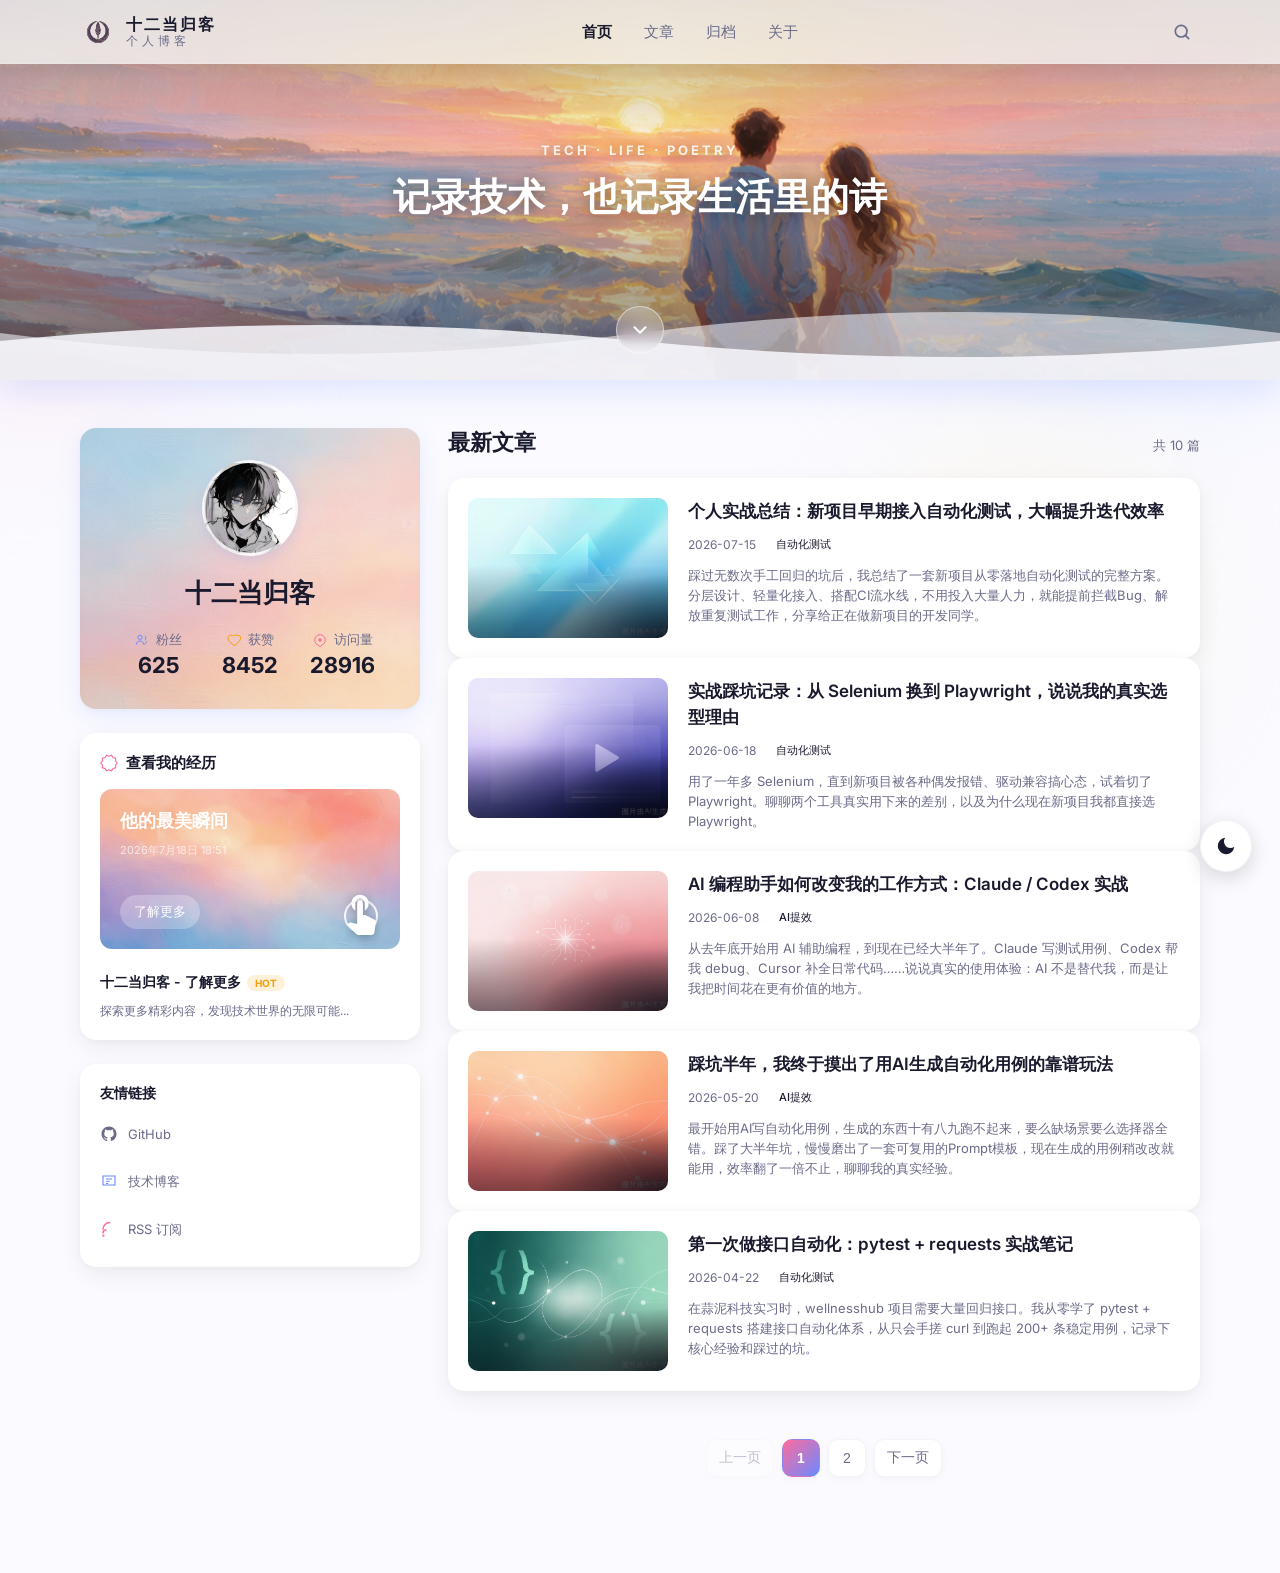
==== blog-app/index.html @ d8c19eaa "博客页面" ====
<!DOCTYPE html>
<html lang="zh-CN" data-theme="light">
<head>
<meta charset="UTF-8" />
<meta name="viewport" content="width=device-width, initial-scale=1.0" />
<title>十二当归客 · 技术博客</title>
<link rel="preconnect" href="https://fonts.googleapis.com" />
<link rel="preconnect" href="https://fonts.gstatic.com" crossorigin />
<link href="https://fonts.googleapis.com/css2?family=Inter:wght@400;500;600;700&display=swap" rel="stylesheet" />
<style>
  /* ============ 主题变量 ============ */
  :root {
    --bg: #fafaff;
    --card: #ffffff;
    --ink: #1a1a2e;
    --muted: #6b6b8a;
    --hairline: rgba(235, 237, 245, 0.6);
    --navbar-bg: rgba(255, 255, 255, 0.7);
    --navbar-border: rgba(235, 237, 245, 0.3);
    --navbar-shadow: 0 4px 16px rgba(0, 0, 0, 0.06);
    --profile-grad: linear-gradient(180deg, #edf5ff 0%, #d9f0ff 100%);
    --avatar-bg: #ffffff;
    --profile-shadow: 0 8px 24px rgba(107, 138, 255, 0.12), 0 2px 8px rgba(0, 0, 0, 0.04);
    --avatar-shadow: 0 4px 12px rgba(107, 138, 255, 0.18);
    --shadow-sm: 0 2px 8px rgba(0, 0, 0, 0.04);
    --shadow-md: 0 8px 24px rgba(0, 0, 0, 0.06);
    --hero-shadow: 0 12px 32px rgba(107, 138, 255, 0.18);
    --wave-opacity-1: 0.55;
    --wave-opacity-2: 0.85;
    --decor-pink: 0.5;
    --decor-blue: 0.5;
    --decor-yellow: 0.4;
    --tag-react-bg: rgba(80, 70, 229, 0.1);
    --tag-ts-bg: rgba(16, 185, 129, 0.1);
    --tag-vue-bg: rgba(245, 158, 11, 0.12);
    --tag-css-bg: rgba(255, 107, 157, 0.12);
    --blue: #6b8aff;
    --pink: #ff6b9d;
    --yellow: #f59e0b;
    --green: #10b981;
    --purple: #5046e5;
    --radius-card: 16px;
    --radius-sm: 12px;
    font-family: "Inter", -apple-system, BlinkMacSystemFont, "PingFang SC",
      "Microsoft YaHei", "Segoe UI", sans-serif;
  }

  /* ============ 夜间模式 ============ */
  [data-theme="dark"] {
    --bg: #14161b;
    --card: #1c1f27;
    --ink: #e9ebf2;
    --muted: #98a0b4;
    --hairline: rgba(255, 255, 255, 0.08);
    --navbar-bg: rgba(22, 24, 30, 0.72);
    --navbar-border: rgba(255, 255, 255, 0.06);
    --navbar-shadow: 0 4px 16px rgba(0, 0, 0, 0.4);
    --profile-grad: linear-gradient(180deg, #1b2436 0%, #16203a 100%);
    --avatar-bg: #2a3550;
    --profile-shadow: 0 8px 24px rgba(0, 0, 0, 0.45), 0 2px 8px rgba(0, 0, 0, 0.3);
    --avatar-shadow: 0 4px 12px rgba(0, 0, 0, 0.4);
    --shadow-sm: 0 2px 8px rgba(0, 0, 0, 0.3);
    --shadow-md: 0 8px 24px rgba(0, 0, 0, 0.4);
    --hero-shadow: 0 12px 32px rgba(0, 0, 0, 0.5);
    --wave-opacity-1: 0.5;
    --wave-opacity-2: 1;
    --decor-pink: 0.18;
    --decor-blue: 0.2;
    --decor-yellow: 0.14;
    --tag-react-bg: rgba(140, 130, 255, 0.16);
    --tag-ts-bg: rgba(16, 185, 129, 0.18);
    --tag-vue-bg: rgba(245, 158, 11, 0.2);
    --tag-css-bg: rgba(255, 107, 157, 0.18);
  }

  * { box-sizing: border-box; }
  html { scroll-behavior: smooth; }
  html, body { margin: 0; padding: 0; }

  body {
    background: var(--bg);
    color: var(--ink);
    -webkit-font-smoothing: antialiased;
    text-rendering: optimizeLegibility;
    min-height: 100vh;
    position: relative;
    overflow-x: hidden;
    transition: background-color 0.4s ease, color 0.4s ease;
  }

  /* ---------- 背景柔光装饰 ---------- */
  .bg-decor { position: fixed; inset: 0; z-index: -1; pointer-events: none; overflow: hidden; }
  .bg-decor span { transition: opacity 0.4s ease; }
  .bg-decor .pink {
    position: absolute; top: 110px; left: -100px;
    width: 300px; height: 300px; border-radius: 50%;
    background: #ffe0eb; filter: blur(80px); opacity: var(--decor-pink);
  }
  .bg-decor .blue {
    position: absolute; top: -50px; right: -60px;
    width: 450px; height: 450px; border-radius: 50%;
    background: #e0e9ff; filter: blur(80px); opacity: var(--decor-blue);
  }
  .bg-decor .yellow {
    position: absolute; bottom: 120px; right: 80px;
    width: 350px; height: 350px; border-radius: 50%;
    background: #fff7de; filter: blur(60px); opacity: var(--decor-yellow);
  }

  /* ---------- 悬浮导航栏 ---------- */
  .navbar {
    position: fixed; top: 0; left: 0; right: 0; height: 64px;
    display: flex; align-items: center; justify-content: center;
    background: var(--navbar-bg);
    -webkit-backdrop-filter: blur(20px);
    backdrop-filter: blur(20px);
    border-bottom: 1px solid var(--navbar-border);
    box-shadow: var(--navbar-shadow);
    z-index: 100;
    transition: background-color 0.4s ease, border-color 0.4s ease;
  }
  .nav-inner {
    width: 100%; max-width: 1200px; height: 64px;
    padding: 0 40px;
    display: flex; align-items: center; justify-content: space-between;
  }
  .nav-left { display: flex; align-items: center; gap: 10px; }
  .logo-img { width: 36px; height: 36px; display: block; flex-shrink: 0; }
  .logo-stack { display: flex; flex-direction: column; gap: -2px; line-height: 1.15; }
  .logo-title { font-size: 16px; font-weight: 700; color: var(--ink); letter-spacing: 2px; transition: color 0.4s ease; }
  .logo-sub { font-size: 12px; color: var(--muted); letter-spacing: 4px; transition: color 0.4s ease; }
  .nav-links { display: flex; align-items: center; gap: 32px; }
  .nav-links a {
    font-size: 15px; font-weight: 500; color: var(--muted);
    text-decoration: none; transition: color 0.2s ease;
  }
  .nav-links a:hover, .nav-links a.active { color: var(--ink); }
  .nav-links a.active { font-weight: 600; }
  .nav-right { display: flex; align-items: center; gap: 12px; }
  .search-icon {
    width: 36px; height: 36px; border-radius: 8px;
    display: flex; align-items: center; justify-content: center;
    color: var(--muted); cursor: pointer;
  }

  /* ---------- Hero 全宽海报 ---------- */
  .hero {
    position: relative;
    width: 100%;
    height: 380px;
    margin-top: 0;
    overflow: hidden;
    background-image: url("assets/hero-coast.png");
    background-size: cover;
    background-position: center;
    box-shadow: var(--hero-shadow);
  }
  .hero-scrim {
    position: absolute; inset: 0;
    background:
      linear-gradient(180deg, rgba(20,22,30,0.30) 0%, rgba(20,22,30,0) 35%),
      linear-gradient(0deg, rgba(20,22,30,0.55) 0%, rgba(20,22,30,0) 55%);
  }
  .hero-content {
    position: absolute; left: 0; right: 0; top: 50%;
    transform: translateY(-60%);
    text-align: center; color: #fff; padding: 0 24px;
    pointer-events: none;
  }
  .hero-kicker {
    font-size: 13px; font-weight: 700; letter-spacing: 3px;
    color: rgba(255,255,255,0.85); margin: 0 0 14px;
    text-shadow: 0 2px 12px rgba(0,0,0,0.4);
  }
  .hero-title {
    font-size: 38px; font-weight: 700; line-height: 1.3; margin: 0;
    text-shadow: 0 2px 16px rgba(0,0,0,0.45);
  }

  /* 向下箭头按钮 */
  .hero-scroll {
    position: absolute; left: 50%; bottom: 26px;
    transform: translateX(-50%);
    width: 48px; height: 48px; border-radius: 50%;
    display: flex; align-items: center; justify-content: center;
    background: rgba(255,255,255,0.22);
    -webkit-backdrop-filter: blur(8px); backdrop-filter: blur(8px);
    border: 1px solid rgba(255,255,255,0.5);
    color: #fff; text-decoration: none; z-index: 5;
    animation: bounce 2s ease-in-out infinite;
    transition: background 0.25s ease, transform 0.25s ease;
  }
  .hero-scroll:hover { background: rgba(255,255,255,0.38); transform: translateX(-50%) translateY(3px); }
  @keyframes bounce {
    0%, 100% { transform: translateX(-50%) translateY(0); }
    50% { transform: translateX(-50%) translateY(8px); }
  }

  /* 波浪动画 */
  .hero-waves { position: absolute; left: 0; right: 0; bottom: -1px; height: 96px; z-index: 3; pointer-events: none; }
  .hero-waves svg { position: absolute; left: 0; bottom: 0; width: 200%; height: 100%; }
  .wave-1 { fill: var(--bg); opacity: var(--wave-opacity-1); will-change: transform; animation: wave-move 16s linear infinite; }
  .wave-2 { fill: var(--bg); opacity: var(--wave-opacity-2); will-change: transform; animation: wave-move 11s linear infinite reverse; }
  @keyframes wave-move {
    from { transform: translateX(0); }
    to { transform: translateX(-50%); }
  }

  /* ---------- 页面容器 ---------- */
  .wrap { max-width: 1440px; margin: 0 auto; padding: 0 80px; }

  /* ---------- 主体两栏布局 ---------- */
  .layout {
    display: flex; gap: 28px; align-items: flex-start;
    margin-top: 48px; padding-bottom: 96px;
  }
  .sidebar { width: 340px; flex-shrink: 0; display: flex; flex-direction: column; gap: 24px; }
  .articles { flex: 1; min-width: 0; display: flex; flex-direction: column; gap: 20px; scroll-margin-top: 88px; }

  /* ---------- 卡片通用 ---------- */
  .card {
    background: var(--card); border-radius: var(--radius-card);
    box-shadow: var(--shadow-sm), var(--shadow-md);
    transition: background-color 0.4s ease, box-shadow 0.4s ease;
  }

  /* ---------- 个人信息卡 ---------- */
  .profile {
    padding: 32px; display: flex; flex-direction: column;
    align-items: center; gap: 20px;
    background-image: url("assets/profile-bg.png"), var(--profile-grad);
    background-size: cover, cover;
    background-position: center, center;
    background-repeat: no-repeat, no-repeat;
    background-color: var(--card);
    box-shadow: var(--profile-shadow);
    transition: background 0.4s ease, box-shadow 0.4s ease;
  }
  [data-theme="dark"] .profile {
    background-image: linear-gradient(rgba(20, 22, 27, 0.72), rgba(20, 22, 27, 0.72)), url("assets/profile-bg.png");
    background-size: cover, cover;
    background-position: center, center;
    background-color: var(--card);
  }
  .avatar {
    width: 96px; height: 96px; border-radius: 50%;
    background: url('assets/avatar.jpg') center/cover no-repeat;
    border: 3px solid rgba(255, 255, 255, 0.8);
    box-shadow: var(--avatar-shadow);
    flex-shrink: 0;
  }
  .name { font-size: 26px; font-weight: 700; color: var(--ink); margin: 0; transition: color 0.4s ease; }
  .stats { width: 100%; display: flex; justify-content: space-between; align-items: flex-start; }
  .stat { display: flex; flex-direction: column; align-items: center; gap: 4px; flex: 1; }
  .stat-label { display: flex; align-items: center; gap: 6px; font-size: 13px; color: var(--muted); }
  .stat-num { font-size: 22px; font-weight: 700; color: var(--ink); line-height: 1.1; transition: color 0.4s ease; }

  /* ---------- 推荐位卡 ---------- */
  .rec { padding: 20px; display: flex; flex-direction: column; gap: 16px; cursor: pointer; text-decoration: none; transition: background-color 0.4s ease, box-shadow 0.25s ease, transform 0.25s ease; }
  .rec:hover { transform: translateY(-3px); }
  .rec-header { display: flex; align-items: center; gap: 8px; }
  .rec-title { font-size: 15px; font-weight: 600; color: var(--ink); transition: color 0.4s ease; }
  .rec-banner {
    position: relative;
    width: 100%; height: 160px; border-radius: var(--radius-sm);
    padding: 20px; display: flex; flex-direction: column; gap: 10px;
    background-image: url("assets/rec-bg.png");
    background-size: cover;
    background-position: center;
    overflow: hidden;
  }
  /* 引导点击手势 */
  .banner-hand {
    position: absolute; right: 16px; bottom: 14px;
    width: 46px; height: 46px; pointer-events: none; z-index: 2;
  }
  .banner-hand .hand {
    width: 100%; height: 100%; display: block;
    filter: drop-shadow(0 2px 5px rgba(0, 0, 0, 0.28));
    transform-origin: 50% 85%;
    animation: hand-tap 1.6s ease-in-out infinite;
  }
  .banner-hand .ring {
    position: absolute; left: 50%; top: 58%;
    width: 34px; height: 34px; margin: -17px 0 0 -17px;
    border-radius: 50%;
    border: 2px solid rgba(255, 255, 255, 0.9);
    animation: tap-ring 1.6s ease-out infinite;
  }
  @keyframes hand-tap {
    0%, 100% { transform: translateY(0) rotate(0deg); }
    50% { transform: translateY(7px) rotate(-5deg); }
  }
  @keyframes tap-ring {
    0% { transform: scale(0.45); opacity: 0.85; }
    70% { opacity: 0.2; }
    100% { transform: scale(1.8); opacity: 0; }
  }
  @media (prefers-reduced-motion: reduce) {
    .banner-hand .hand, .banner-hand .ring { animation: none; }
    .banner-hand .ring { opacity: 0; }
  }
  .banner-title { font-size: 18px; font-weight: 700; color: #fff; margin: 0; }
  .banner-date { font-size: 11px; color: rgba(255, 255, 255, 0.7); margin: 0; }
  .banner-cta {
    align-self: flex-start; display: inline-flex; align-items: center; gap: 6px;
    padding: 8px 14px; border-radius: 20px;
    background: rgba(255, 255, 255, 0.25);
    font-size: 13px; font-weight: 500; color: #fff; margin-top: auto;
  }
  .rec-more { display: flex; flex-direction: column; gap: 10px; padding-top: 8px; }
  .rec-more-head { display: flex; align-items: center; gap: 6px; }
  .rec-more-name { font-size: 14px; font-weight: 600; color: var(--ink); transition: color 0.4s ease; }
  .badge-hot {
    display: inline-flex; align-items: center; padding: 2px 8px; border-radius: 10px;
    background: rgba(245, 158, 11, 0.15); font-size: 10px; font-weight: 700; color: var(--yellow);
  }
  .rec-more-desc { font-size: 12px; color: var(--muted); line-height: 18px; margin: 0; transition: color 0.4s ease; }

  /* ---------- 友情链接卡 ---------- */
  .links { padding: 20px; display: flex; flex-direction: column; gap: 14px; }
  .links-title { font-size: 14px; font-weight: 600; color: var(--ink); margin: 0; transition: color 0.4s ease; }
  .link-item {
    display: flex; align-items: center; gap: 10px; padding: 8px 0;
    font-size: 13px; color: var(--muted); transition: color 0.2s ease;
  }
  .link-item svg { flex-shrink: 0; }
  a.link-item { text-decoration: none; }
  a.link-item:hover { color: var(--pink, #ff6b9d); }

  /* ---------- 文章区 ---------- */
  .articles-header { display: flex; align-items: baseline; justify-content: space-between; }
  .articles-title { font-size: 22px; font-weight: 700; color: var(--ink); margin: 0; transition: color 0.4s ease; }
  .articles-count { font-size: 13px; color: var(--muted); transition: color 0.4s ease; }
  .article-card {
    display: flex; gap: 20px; padding: 20px; align-items: stretch;
    cursor: pointer; text-decoration: none; color: inherit;
    transition: transform .25s ease, box-shadow .25s ease, background .4s ease;
  }
  .article-card:hover { transform: translateY(-3px); box-shadow: var(--shadow-md); }
  .thumb { width: 200px; height: 140px; flex-shrink: 0; border-radius: 10px; }
  .thumb-1 { background: linear-gradient(135deg, #6b8aff, #8cc7ff); }
  .thumb-2 { background: linear-gradient(135deg, #6be3a1, #8cedc7); }
  .thumb-3 { background: linear-gradient(135deg, #ffbd8a, #ffd9ad); }
  .thumb-4 { background: linear-gradient(135deg, #ff6b9e, #ffa6bf); }
  .article-body { flex: 1; min-width: 0; display: flex; flex-direction: column; gap: 10px; }
  .article-title { font-size: 17px; font-weight: 600; color: var(--ink); line-height: 26px; margin: 0; transition: color 0.4s ease; }
  .article-meta { display: flex; align-items: center; gap: 12px; }
  .article-date { font-size: 12px; color: var(--muted); transition: color 0.4s ease; }
  .tag { display: inline-flex; align-items: center; padding: 3px 8px; border-radius: 6px; font-size: 11px; font-weight: 500; }
  .tag-react { background: var(--tag-react-bg); color: var(--purple); }
  .tag-ts { background: var(--tag-ts-bg); color: var(--green); }
  .tag-vue { background: var(--tag-vue-bg); color: var(--yellow); }
  .tag-css { background: var(--tag-css-bg); color: var(--pink); }
  .article-excerpt { font-size: 13px; color: var(--muted); line-height: 20px; margin: 0; transition: color 0.4s ease; }

  /* ---------- 分页 ---------- */
  .pager {
    display: flex; align-items: center; justify-content: center; gap: 8px;
    margin-top: 28px; flex-wrap: wrap;
  }
  .pg {
    min-width: 38px; height: 38px; padding: 0 12px;
    border-radius: 10px; border: 1px solid var(--hairline);
    background: var(--card); color: var(--muted);
    font-size: 14px; cursor: pointer;
    box-shadow: var(--shadow-sm);
    transition: color .2s ease, border-color .2s ease, background .2s ease, opacity .2s ease;
  }
  .pg:hover:not(:disabled) { color: var(--ink); border-color: var(--blue); }
  .pg-active {
    background: linear-gradient(135deg, #ff6b9d, #6b8aff);
    color: #fff; border-color: transparent; font-weight: 600;
  }
  .pg:disabled { opacity: .4; cursor: not-allowed; }

  /* ---------- 日夜切换按钮 ---------- */
  .theme-toggle {
    position: fixed; right: 28px; bottom: 28px; z-index: 200;
    width: 52px; height: 52px; border-radius: 50%;
    display: flex; align-items: center; justify-content: center;
    background: var(--card); color: var(--ink);
    border: 1px solid var(--hairline);
    box-shadow: 0 6px 20px rgba(0,0,0,0.15);
    cursor: pointer;
    transition: background-color 0.4s ease, color 0.4s ease, transform 0.2s ease, box-shadow 0.4s ease;
  }
  .theme-toggle:hover { transform: translateY(-2px) rotate(15deg); box-shadow: 0 10px 28px rgba(0,0,0,0.22); }
  .theme-toggle .icon-moon { display: block; }
  .theme-toggle .icon-sun { display: none; }
  [data-theme="dark"] .theme-toggle .icon-moon { display: none; }
  [data-theme="dark"] .theme-toggle .icon-sun { display: block; }

  /* ---------- 回到顶部火箭 ---------- */
  .back-to-top {
    position: fixed; right: 28px;
    bottom: 88px; z-index: 98;
    width: 44px; height: 44px; border-radius: 50%; border: none;
    background: var(--card); color: var(--pink);
    box-shadow: var(--shadow-md);
    display: flex; align-items: center; justify-content: center;
    cursor: pointer;
    opacity: 0; transform: translateY(16px) scale(.85);
    transition: opacity .35s ease, transform .35s ease, box-shadow .25s ease, background .4s ease;
    pointer-events: none;
  }
  .back-to-top.visible {
    opacity: 1; transform: translateY(0) scale(1); pointer-events: auto;
  }
  .back-to-top:hover {
    transform: translateY(-4px) scale(1.1);
    box-shadow: 0 10px 28px rgba(255,107,157,.22);
  }
  .back-to-top svg { width: 20px; height: 20px; }
  .back-to-top:hover .rocket-flame {
    animation: flame-flicker .3s infinite alternate;
  }
  @keyframes flame-flicker {
    from { transform: scaleY(1); opacity: 1; }
    to   { transform: scaleY(.65); opacity: .55; }
  }
  @media (prefers-reduced-motion: reduce) {
    .back-to-top { transition: none; }
    .back-to-top:hover .rocket-flame { animation: none; }
  }

  /* ---------- 响应式 ---------- */
  @media (max-width: 1080px) {
    .layout { flex-direction: column; }
    .sidebar { width: 100%; flex-direction: row; flex-wrap: wrap; }
    .sidebar .profile, .sidebar .rec, .sidebar .links { flex: 1; min-width: 280px; }
  }
  @media (max-width: 720px) {
    .wrap { padding: 0 20px; }
    .nav-links { gap: 18px; }
    .nav-links a:nth-child(n + 4) { display: none; }
    .hero { height: 300px; }
    .hero-title { font-size: 26px; }
    .sidebar { flex-direction: column; }
    .article-card { flex-direction: column; }
    .thumb { width: 100%; height: 160px; }
  }
</style>
</head>
<body>
  <div class="bg-decor" aria-hidden="true">
    <span class="pink"></span>
    <span class="blue"></span>
    <span class="yellow"></span>
  </div>

  <!-- 悬浮导航栏 -->
  <header class="navbar">
    <div class="nav-inner">
      <div class="nav-left">
        <img class="logo-img" src="assets/logo.png" alt="logo" />
        <div class="logo-stack">
          <span class="logo-title">十二当归客</span>
          <span class="logo-sub">个人博客</span>
        </div>
      </div>
      <nav class="nav-links">
        <a href="index.html" class="active">首页</a>
        <a href="articles.html">文章</a>
        <a href="archive.html">归档</a>
        <a href="about.html">关于</a>
      </nav>
      <div class="nav-right">
        <span class="search-icon" title="搜索">
          <svg width="20" height="20" viewBox="0 0 24 24" fill="none" xmlns="http://www.w3.org/2000/svg">
            <circle cx="11" cy="11" r="7" stroke="currentColor" stroke-width="2" />
            <path d="M16 16L20 20" stroke="currentColor" stroke-width="2" stroke-linecap="round" />
          </svg>
        </span>
      </div>
    </div>
  </header>

  <!-- Hero 全宽海报 -->
  <section class="hero">
    <div class="hero-scrim"></div>
    <div class="hero-content">
      <p class="hero-kicker">TECH · LIFE · POETRY</p>
      <h1 class="hero-title">记录技术，也记录生活里的诗</h1>
    </div>
    <a href="#articles" class="hero-scroll" aria-label="下滑到最新文章">
      <svg width="22" height="22" viewBox="0 0 24 24" fill="none" xmlns="http://www.w3.org/2000/svg">
        <path d="M6 9l6 6 6-6" stroke="currentColor" stroke-width="2.2" stroke-linecap="round" stroke-linejoin="round" />
      </svg>
    </a>
    <!-- 双层波浪动画 -->
    <div class="hero-waves" aria-hidden="true">
      <svg class="wave-1" viewBox="0 0 2880 96" preserveAspectRatio="none" xmlns="http://www.w3.org/2000/svg">
        <path d="M0,48 Q360,90 720,48 T1440,48 L1440,96 L0,96 Z M1440,48 Q1800,90 2160,48 T2880,48 L2880,96 L1440,96 Z" />
      </svg>
      <svg class="wave-2" viewBox="0 0 2880 96" preserveAspectRatio="none" xmlns="http://www.w3.org/2000/svg">
        <path d="M0,56 Q360,24 720,56 T1440,56 L1440,96 L0,96 Z M1440,56 Q1800,24 2160,56 T2880,56 L2880,96 L1440,96 Z" />
      </svg>
    </div>
  </section>

  <main class="wrap">
    <!-- 两栏布局 -->
    <div class="layout">
      <!-- 左侧边栏 -->
      <aside class="sidebar">
        <!-- 个人信息卡 -->
        <section class="card profile">
          <div class="avatar"></div>
          <h2 class="name">十二当归客</h2>
          <div class="stats">
            <div class="stat">
              <span class="stat-label">
                <svg width="16" height="16" viewBox="0 0 24 24" fill="none"><circle cx="9" cy="8" r="3.2" stroke="#6b8aff" stroke-width="1.5"/><path d="M3.5 19c0-3.3 2.5-5.5 5.5-5.5s5.5 2.2 5.5 5.5" stroke="#6b8aff" stroke-width="1.5" fill="none"/><path d="M16 6.2a3 3 0 0 1 0 5.6M16.5 19c0-2.6 1.6-4.4 3.5-5" stroke="#6b8aff" stroke-width="1.5" fill="none"/></svg>
                粉丝
              </span>
              <span class="stat-num">625</span>
            </div>
            <div class="stat">
              <span class="stat-label">
                <svg width="16" height="16" viewBox="0 0 24 24" fill="none"><path d="M12 20.5l-1.4-1.3C6 15.1 3 12.3 3 9.1 3 6.5 5 4.6 7.4 4.6c1.5 0 2.9.7 3.6 1.9.7-1.2 2.1-1.9 3.6-1.9C20 4.6 22 6.5 22 9.1c0 3.2-3 6-7.6 10.1L12 20.5z" stroke="#f59e0b" stroke-width="1.5" fill="none"/></svg>
                获赞
              </span>
              <span class="stat-num">8452</span>
            </div>
            <div class="stat">
              <span class="stat-label">
                <svg width="16" height="16" viewBox="0 0 24 24" fill="none"><path d="M12 4c-4.4 0-8 3.6-8 8 0 2 .8 3.9 2 5.4L12 22l6-4.6c1.2-1.5 2-3.4 2-5.4 0-4.4-3.6-8-8-8z" stroke="#ff6b9d" stroke-width="1.5" fill="none"/><circle cx="12" cy="12" r="2.5" fill="#ff6b9d"/></svg>
                访问量
              </span>
              <span class="stat-num">28916</span>
            </div>
          </div>
        </section>

        <!-- 推荐位卡 -->
        <section class="card rec">
          <div class="rec-header">
            <svg width="18" height="18" viewBox="0 0 24 24" fill="none"><path d="M23 12l-2.44-2.79.34-3.69-3.61-.82-1.89-3.2L12 2.96 8.6 1.5 6.71 4.69l-3.61.81.34 3.68L1 12l2.44 2.79-.34 3.69 3.61.82L8.6 22.5 12 21.04l3.4 1.46 1.89-3.19 3.61-.82-.34-3.68L23 12z" stroke="#ff6b9d" stroke-width="1.5" fill="none"/></svg>
            <span class="rec-title">查看我的经历</span>
          </div>
          <div class="rec-banner">
            <p class="banner-title">他的最美瞬间</p>
            <p class="banner-date">2026年7月18日 18:51</p>
            <span class="banner-cta">了解更多</span>
            <div class="banner-hand" aria-hidden="true">
              <span class="ring"></span>
              <svg class="hand" viewBox="0 0 24 24" xmlns="http://www.w3.org/2000/svg"><path fill="#fff" d="M9 11.24V7.5C9 6.12 10.12 5 11.5 5S14 6.12 14 7.5v3.74c1.21-.81 2-2.18 2-3.74C16 5.01 13.99 3 11.5 3S7 5.01 7 7.5c0 1.56.79 2.93 2 3.74zm9.84 4.63l-4.54-2.26c-.17-.07-.35-.11-.54-.11H13v-6c0-.83-.67-1.5-1.5-1.5S10 6.67 10 7.5v10.74l-3.43-.72c-.08-.01-.15-.03-.24-.03-.31 0-.59.13-.79.33l-.79.8 4.94 4.94c.27.27.65.44 1.06.44h6.79c.75 0 1.33-.55 1.44-1.28l.75-5.27c.01-.07.02-.14.02-.2 0-.62-.38-1.16-.91-1.38z"/></svg>
            </div>
          </div>
          <div class="rec-more">
            <div class="rec-more-head">
              <span class="rec-more-name">十二当归客 - 了解更多</span>
              <span class="badge-hot">HOT</span>
            </div>
            <p class="rec-more-desc">探索更多精彩内容，发现技术世界的无限可能...</p>
          </div>
        </section>

        <!-- 友情链接卡 -->
        <section class="card links">
          <h2 class="links-title">友情链接</h2>
          <a class="link-item" href="https://github.com/shierdgk" target="_blank" rel="noopener noreferrer">
            <svg width="18" height="18" viewBox="0 0 24 24" fill="none"><path d="M12 2C6.48 2 2 6.48 2 12c0 4.42 2.87 8.17 6.84 9.49.5.09.68-.22.68-.48v-1.71c-2.78.6-3.37-1.34-3.37-1.34-.45-1.15-1.11-1.46-1.11-1.46-.91-.62.07-.61.07-.61 1 .07 1.53 1.03 1.53 1.03.89 1.52 2.34 1.08 2.91.83.09-.65.35-1.09.63-1.34-2.22-.25-4.56-1.11-4.56-4.94 0-1.09.39-1.98 1.03-2.68-.1-.25-.45-1.27.1-2.64 0 0 .84-.27 2.75 1.02a9.56 9.56 0 015 0c1.91-1.29 2.75-1.02 2.75-1.02.55 1.37.2 2.39.1 2.64.64.7 1.03 1.59 1.03 2.68 0 3.84-2.34 4.68-4.57 4.93.36.31.68.92.68 1.85v2.74c0 .27.18.58.69.48A10.01 10.01 0 0022 12c0-5.52-4.48-10-10-10z" fill="currentColor"/></svg>
            <span>GitHub</span>
          </a>
          <a class="link-item" href="index.html">
            <svg width="18" height="18" viewBox="0 0 24 24" fill="none"><path d="M4 4h16v12H4V4z" stroke="#6b8aff" stroke-width="1.5" fill="none"/><path d="M8 8h8M8 11h5M8 14h3" stroke="#6b8aff" stroke-width="1.5"/></svg>
            <span>技术博客</span>
          </a>
          <div class="link-item">
            <svg width="18" height="18" viewBox="0 0 24 24" fill="none"><path d="M4 11a9 9 0 019-9" stroke="#ff6b9d" stroke-width="2" stroke-linecap="round"/><path d="M4 16a4 4 0 014-4" stroke="#ff6b9d" stroke-width="2" stroke-linecap="round"/><circle cx="4.5" cy="19.5" r="1.5" fill="#ff6b9d"/></svg>
            <span>RSS 订阅</span>
          </div>
        </section>
      </aside>

      <!-- 右侧文章区 -->
      <section class="articles" id="articles">
        <div class="articles-header">
          <h2 class="articles-title">最新文章</h2>
          <span class="articles-count" id="articlesCount">共 0 篇</span>
        </div>

        <div id="homeFeed"></div>
        <nav class="pager" id="homePager" aria-label="文章分页"></nav>
      </section>
    </div>
  </main>

  <!-- 日夜模式切换按钮 -->
  <button class="theme-toggle" id="themeToggle" aria-label="切换日夜模式" title="切换日夜模式">
    <svg class="icon-moon" width="22" height="22" viewBox="0 0 24 24" fill="none" xmlns="http://www.w3.org/2000/svg">
      <path d="M21 12.8A9 9 0 1111.2 3a7 7 0 009.8 9.8z" fill="currentColor"/>
    </svg>
    <svg class="icon-sun" width="22" height="22" viewBox="0 0 24 24" fill="none" xmlns="http://www.w3.org/2000/svg">
      <circle cx="12" cy="12" r="4.2" fill="currentColor"/>
      <g stroke="currentColor" stroke-width="2" stroke-linecap="round">
        <path d="M12 2v2.5M12 19.5V22M2 12h2.5M19.5 12H22M4.6 4.6l1.8 1.8M17.6 17.6l1.8 1.8M19.4 4.6l-1.8 1.8M6.4 17.6l-1.8 1.8"/>
      </g>
    </svg>
  </button>

  <!-- 回到顶部火箭 -->
  <button class="back-to-top" id="backToTop" aria-label="回到顶部" title="回到顶部">
    <svg viewBox="0 0 24 24" fill="none"><path d="M12 2.5L9.5 8.5h5L12 2.5z" fill="currentColor"/><path d="M12 8.5L8 18h8l-4-9.5z" fill="currentColor" opacity=".75"/><path class="rocket-flame" d="M11 19h2c0 1-.5 2-1 2s-1-1-1-2z" fill="#ff6b9d"/></svg>
  </button>

  <script src="articles-data.js"></script>
  <script src="md.js"></script>
  <script>
    /* ===== 首页文章列表（数据驱动 + 分页，每页 5 条）===== */
    (function () {
      var PAGE_SIZE = 5;
      var feed = document.getElementById('homeFeed');
      var pager = document.getElementById('homePager');
      var countEl = document.getElementById('articlesCount');
      var data = window.BLOG_ARTICLES || [];
      if (countEl) countEl.textContent = '共 ' + data.length + ' 篇';
      var totalPages = Math.max(1, Math.ceil(data.length / PAGE_SIZE));

      function coverStyle(cover) {
        return window.isGradient(cover)
          ? 'background:' + cover
          : 'background:linear-gradient(180deg, rgba(10,12,20,0) 48%, rgba(10,12,20,.5) 100%), radial-gradient(130% 90% at 100% 100%, rgba(10,12,20,.8), rgba(10,12,20,0) 50%), url(\'' + cover + '\') center/cover no-repeat';
      }

      function renderPage(page) {
        page = Math.min(Math.max(1, page), totalPages);
        var start = (page - 1) * PAGE_SIZE;
        var slice = data.slice(start, start + PAGE_SIZE);
        feed.innerHTML = slice.map(function (a) {
          return '<a class="card article-card" href="post.html?id=' + a.id + '">' +
            '<div class="thumb" style="' + coverStyle(a.cover) + '"></div>' +
            '<div class="article-body">' +
              '<h3 class="article-title">' + a.title + '</h3>' +
              '<div class="article-meta">' +
                '<span class="article-date">' + a.date + '</span>' +
                '<span class="tag ' + (a.tagClass || 'tag-react') + '">' + (a.tag || '') + '</span>' +
              '</div>' +
              '<p class="article-excerpt">' + a.excerpt + '</p>' +
            '</div>' +
          '</a>';
        }).join('');

        // 分页条
        if (totalPages <= 1) { pager.innerHTML = ''; return; }
        var html = '<button class="pg pg-prev" ' + (page === 1 ? 'disabled' : '') + '>上一页</button>';
        for (var p = 1; p <= totalPages; p++) {
          html += '<button class="pg ' + (p === page ? 'pg-active' : '') + '" data-page="' + p + '">' + p + '</button>';
        }
        html += '<button class="pg pg-next" ' + (page === totalPages ? 'disabled' : '') + '>下一页</button>';
        pager.innerHTML = html;

        pager.querySelectorAll('.pg[data-page]').forEach(function (btn) {
          btn.addEventListener('click', function () {
            renderPage(+btn.dataset.page);
            var top = document.getElementById('articles').offsetTop - 88;
            window.scrollTo({ top: top, behavior: 'smooth' });
          });
        });
        var prev = pager.querySelector('.pg-prev');
        var next = pager.querySelector('.pg-next');
        if (prev) prev.addEventListener('click', function () { renderPage(page - 1); });
        if (next) next.addEventListener('click', function () { renderPage(page + 1); });
      }

      renderPage(1);
    })();
  </script>

  <script>
    (function () {
      var root = document.documentElement;
      var btn = document.getElementById('themeToggle');
      try {
        var saved = localStorage.getItem('theme');
        if (saved === 'dark' || saved === 'light') root.dataset.theme = saved;
      } catch (e) {}
      btn.addEventListener('click', function () {
        var next = root.dataset.theme === 'dark' ? 'light' : 'dark';
        root.dataset.theme = next;
        try { localStorage.setItem('theme', next); } catch (e) {}
      });
      var rec = document.querySelector('.rec');
      if (rec) rec.addEventListener('click', function () { location.href = 'about.html'; });
    })();

    /* ===== 回到顶部火箭 ===== */
    (function () {
      var btn = document.getElementById('backToTop');
      if (!btn) return;
      function onScroll() {
        btn.classList.toggle('visible', window.scrollY > 360);
      }
      window.addEventListener('scroll', onScroll, { passive: true });
      onScroll();
      btn.addEventListener('click', function () {
        window.scrollTo({ top: 0, behavior: 'smooth' });
      });
    })();
  </script>
</body>
</html>
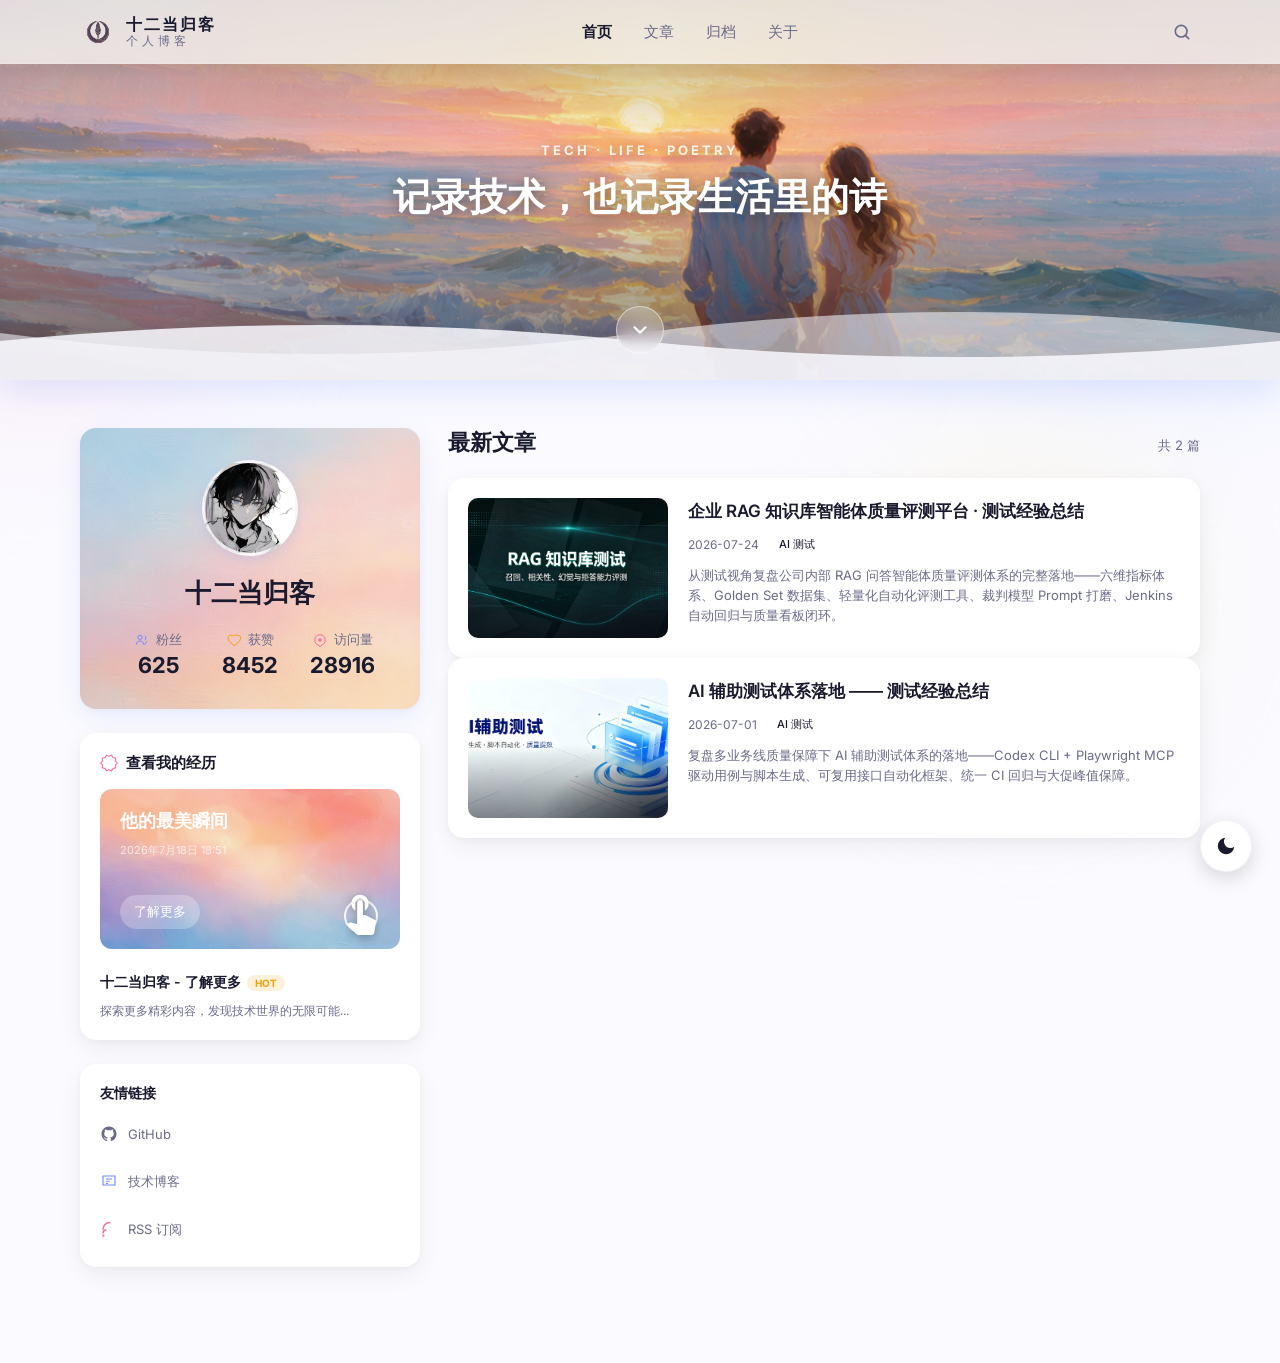
==== commit ab1a1603: "重构文章系统为 posts/ 文件夹驱动，封面图压缩为 WebP - 新增 blog-app/posts/ 作为文章唯一来源，build.js 扫描生成 articles-data.js - 两篇真实" ====
--- a/blog-app/index.html
+++ b/blog-app/index.html
@@ -616,7 +616,21 @@
       var pager = document.getElementById('homePager');
       var countEl = document.getElementById('articlesCount');
       var data = window.BLOG_ARTICLES || [];
+
+      function emptyStateHtml() {
+        return '<div class="feed-empty" role="status" style="text-align:center;padding:72px 20px;color:var(--muted);">' +
+          '<svg width="56" height="56" viewBox="0 0 24 24" fill="none" stroke="currentColor" stroke-width="1.4" style="opacity:.5;margin-bottom:14px;"><path d="M6 3h9l5 5v13a1 1 0 0 1-1 1H6a1 1 0 0 1-1-1V4a1 1 0 0 1 1-1z" stroke-linejoin="round"/><path d="M14 3v6h6" stroke-linejoin="round"/><path d="M9 13h6M9 17h4" stroke-linecap="round"/></svg>' +
+          '<p style="font-size:17px;font-weight:600;color:var(--text);margin:0 0 6px;">还没有发布文章</p>' +
+          '<p style="font-size:14px;margin:0;opacity:.85;">新的内容正在筹备中，敬请期待。</p>' +
+          '</div>';
+      }
+
       if (countEl) countEl.textContent = '共 ' + data.length + ' 篇';
+      if (data.length === 0) {
+        if (pager) pager.innerHTML = '';
+        feed.innerHTML = emptyStateHtml();
+        return;
+      }
       var totalPages = Math.max(1, Math.ceil(data.length / PAGE_SIZE));
 
       function coverStyle(cover) {
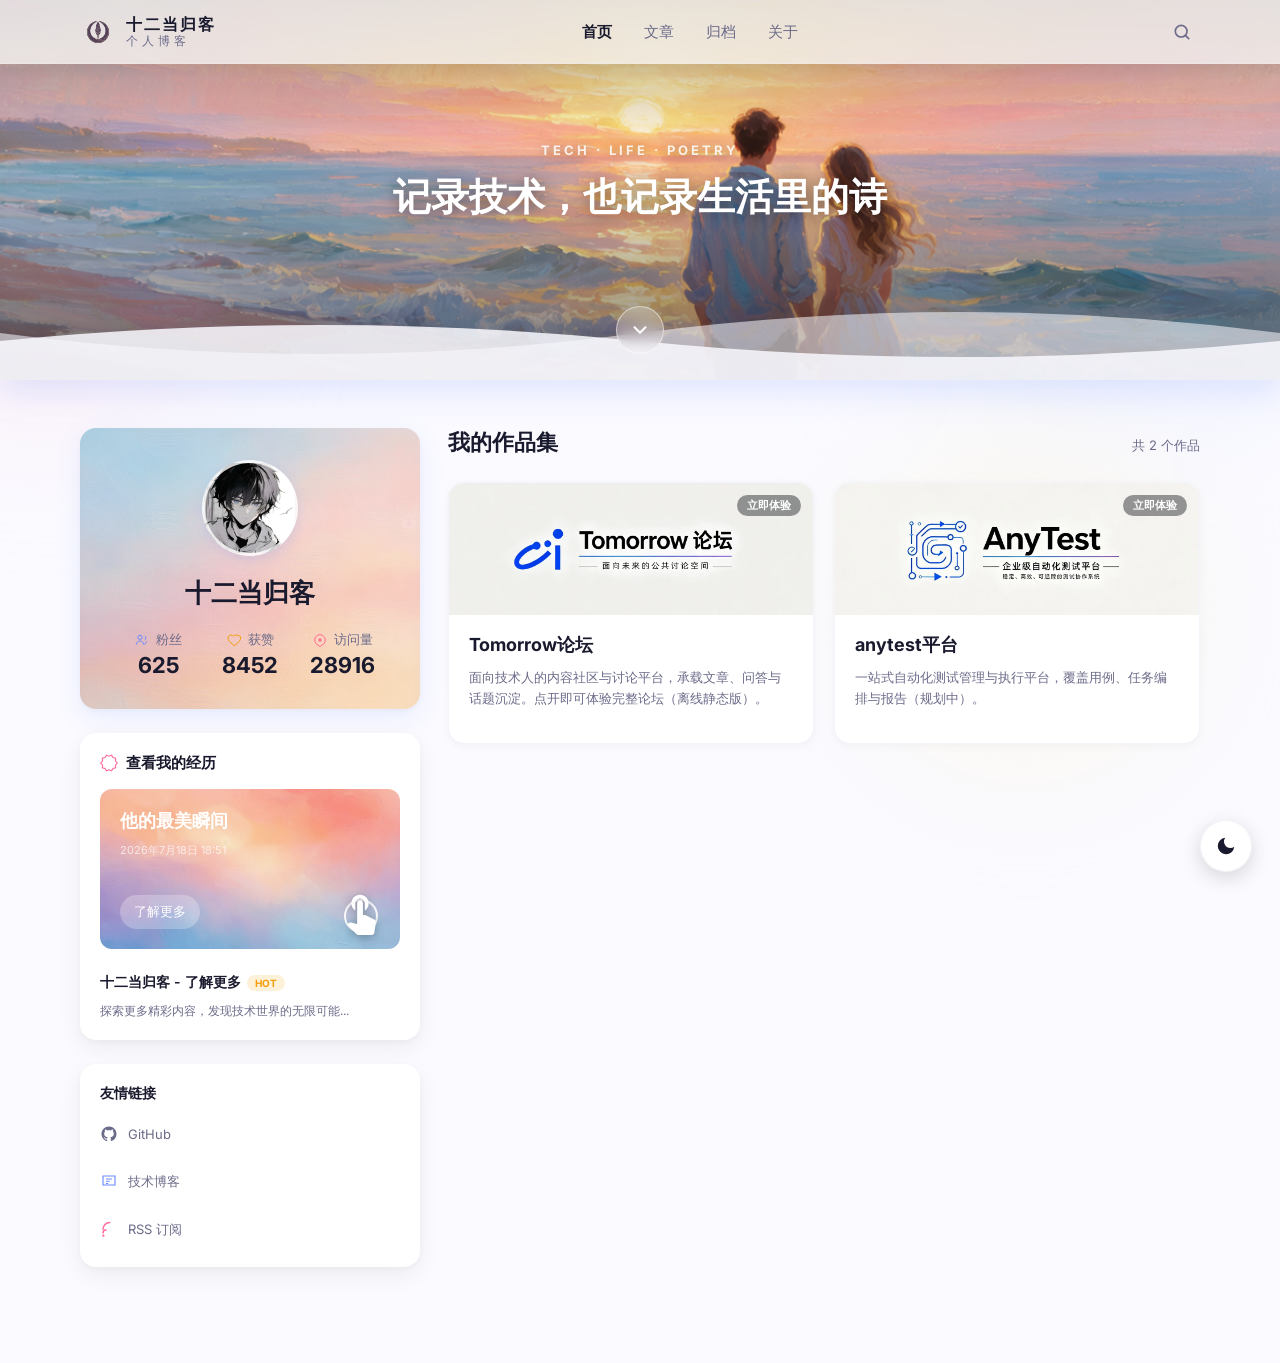
==== commit c2854093: "新增 TomorrowBBS 与 TestFlow 静态复刻，接入博客作品集 - 新增 tomorrow-bbs/：原 Vue3 论坛离线静态复刻（数据走 window.TB） - 新增 test-p" ====
--- a/blog-app/index.html
+++ b/blog-app/index.html
@@ -332,27 +332,60 @@
   .articles-header { display: flex; align-items: baseline; justify-content: space-between; }
   .articles-title { font-size: 22px; font-weight: 700; color: var(--ink); margin: 0; transition: color 0.4s ease; }
   .articles-count { font-size: 13px; color: var(--muted); transition: color 0.4s ease; }
-  .article-card {
-    display: flex; gap: 20px; padding: 20px; align-items: stretch;
-    cursor: pointer; text-decoration: none; color: inherit;
-    transition: transform .25s ease, box-shadow .25s ease, background .4s ease;
-  }
-  .article-card:hover { transform: translateY(-3px); box-shadow: var(--shadow-md); }
-  .thumb { width: 200px; height: 140px; flex-shrink: 0; border-radius: 10px; }
-  .thumb-1 { background: linear-gradient(135deg, #6b8aff, #8cc7ff); }
-  .thumb-2 { background: linear-gradient(135deg, #6be3a1, #8cedc7); }
-  .thumb-3 { background: linear-gradient(135deg, #ffbd8a, #ffd9ad); }
-  .thumb-4 { background: linear-gradient(135deg, #ff6b9e, #ffa6bf); }
-  .article-body { flex: 1; min-width: 0; display: flex; flex-direction: column; gap: 10px; }
-  .article-title { font-size: 17px; font-weight: 600; color: var(--ink); line-height: 26px; margin: 0; transition: color 0.4s ease; }
-  .article-meta { display: flex; align-items: center; gap: 12px; }
-  .article-date { font-size: 12px; color: var(--muted); transition: color 0.4s ease; }
-  .tag { display: inline-flex; align-items: center; padding: 3px 8px; border-radius: 6px; font-size: 11px; font-weight: 500; }
-  .tag-react { background: var(--tag-react-bg); color: var(--purple); }
-  .tag-ts { background: var(--tag-ts-bg); color: var(--green); }
-  .tag-vue { background: var(--tag-vue-bg); color: var(--yellow); }
-  .tag-css { background: var(--tag-css-bg); color: var(--pink); }
-  .article-excerpt { font-size: 13px; color: var(--muted); line-height: 20px; margin: 0; transition: color 0.4s ease; }
+  /* ---------- 作品集（首页模块网格，2 列）---------- */
+  .portfolio-grid {
+    display: grid;
+    grid-template-columns: repeat(2, 1fr);
+    gap: 20px;
+    margin-top: 4px;
+  }
+  .portfolio-card {
+    display: flex; flex-direction: column;
+    border-radius: var(--radius-card);
+    overflow: hidden;
+    text-decoration: none; color: inherit;
+    background: var(--card);
+    border: 1px solid var(--hairline);
+    box-shadow: var(--shadow-sm);
+    transition: transform .25s ease, box-shadow .25s ease, border-color .25s ease;
+  }
+  .portfolio-card:hover { transform: translateY(-3px); box-shadow: var(--shadow-md); border-color: rgba(107,138,255,.5); }
+  .portfolio-banner {
+    position: relative;
+    height: 132px;
+    display: flex; align-items: center; justify-content: center;
+    overflow: hidden;
+    background-size: cover !important;
+    background-position: center !important;
+  }
+  .portfolio-banner .pf-initial {
+    font-size: 44px; font-weight: 800; color: #fff;
+    letter-spacing: 1px; text-shadow: 0 3px 10px rgba(0,0,0,.22);
+  }
+  .portfolio-badge {
+    position: absolute; top: 12px; right: 12px;
+    font-size: 11px; font-weight: 600; color: #fff;
+    padding: 3px 10px; border-radius: 999px;
+    background: rgba(10,12,20,.42);
+    backdrop-filter: blur(4px);
+    -webkit-backdrop-filter: blur(4px);
+  }
+  .portfolio-body {
+    padding: 18px 20px 20px;
+    display: flex; flex-direction: column; gap: 10px;
+    flex: 1; min-width: 0;
+  }
+  .portfolio-name { font-size: 18px; font-weight: 700; color: var(--ink); margin: 0; transition: color .4s ease; }
+  .portfolio-desc { font-size: 13px; color: var(--muted); line-height: 21px; margin: 0; transition: color .4s ease; }
+  .portfolio-foot { display: flex; align-items: center; gap: 10px; margin-top: auto; padding-top: 4px; }
+  .portfolio-soon {
+    display: inline-flex; align-items: center; gap: 6px;
+    font-size: 12px; color: var(--muted);
+  }
+  .portfolio-soon::before {
+    content: ""; width: 6px; height: 6px; border-radius: 50%;
+    background: var(--muted); opacity: .6;
+  }
 
   /* ---------- 分页 ---------- */
   .pager {
@@ -437,8 +470,7 @@
     .hero { height: 300px; }
     .hero-title { font-size: 26px; }
     .sidebar { flex-direction: column; }
-    .article-card { flex-direction: column; }
-    .thumb { width: 100%; height: 160px; }
+    .portfolio-grid { grid-template-columns: 1fr; }
   }
 </style>
 </head>
@@ -483,7 +515,7 @@
       <p class="hero-kicker">TECH · LIFE · POETRY</p>
       <h1 class="hero-title">记录技术，也记录生活里的诗</h1>
     </div>
-    <a href="#articles" class="hero-scroll" aria-label="下滑到最新文章">
+    <a href="#portfolio" class="hero-scroll" aria-label="下滑到我的作品集">
       <svg width="22" height="22" viewBox="0 0 24 24" fill="none" xmlns="http://www.w3.org/2000/svg">
         <path d="M6 9l6 6 6-6" stroke="currentColor" stroke-width="2.2" stroke-linecap="round" stroke-linejoin="round" />
       </svg>
@@ -576,14 +608,13 @@
       </aside>
 
       <!-- 右侧文章区 -->
-      <section class="articles" id="articles">
+      <section class="articles" id="portfolio">
         <div class="articles-header">
-          <h2 class="articles-title">最新文章</h2>
-          <span class="articles-count" id="articlesCount">共 0 篇</span>
+          <h2 class="articles-title">我的作品集</h2>
+          <span class="articles-count" id="portfolioCount">共 0 个作品</span>
         </div>
 
-        <div id="homeFeed"></div>
-        <nav class="pager" id="homePager" aria-label="文章分页"></nav>
+        <div class="portfolio-grid" id="portfolioGrid"></div>
       </section>
     </div>
   </main>
@@ -606,80 +637,53 @@
     <svg viewBox="0 0 24 24" fill="none"><path d="M12 2.5L9.5 8.5h5L12 2.5z" fill="currentColor"/><path d="M12 8.5L8 18h8l-4-9.5z" fill="currentColor" opacity=".75"/><path class="rocket-flame" d="M11 19h2c0 1-.5 2-1 2s-1-1-1-2z" fill="#ff6b9d"/></svg>
   </button>
 
-  <script src="articles-data.js"></script>
-  <script src="md.js"></script>
   <script>
-    /* ===== 首页文章列表（数据驱动 + 分页，每页 5 条）===== */
+    /* ===== 首页「我的作品集」模块网格（数据驱动，2 列）===== */
     (function () {
-      var PAGE_SIZE = 5;
-      var feed = document.getElementById('homeFeed');
-      var pager = document.getElementById('homePager');
-      var countEl = document.getElementById('articlesCount');
-      var data = window.BLOG_ARTICLES || [];
-
-      function emptyStateHtml() {
-        return '<div class="feed-empty" role="status" style="text-align:center;padding:72px 20px;color:var(--muted);">' +
-          '<svg width="56" height="56" viewBox="0 0 24 24" fill="none" stroke="currentColor" stroke-width="1.4" style="opacity:.5;margin-bottom:14px;"><path d="M6 3h9l5 5v13a1 1 0 0 1-1 1H6a1 1 0 0 1-1-1V4a1 1 0 0 1 1-1z" stroke-linejoin="round"/><path d="M14 3v6h6" stroke-linejoin="round"/><path d="M9 13h6M9 17h4" stroke-linecap="round"/></svg>' +
-          '<p style="font-size:17px;font-weight:600;color:var(--text);margin:0 0 6px;">还没有发布文章</p>' +
-          '<p style="font-size:14px;margin:0;opacity:.85;">新的内容正在筹备中，敬请期待。</p>' +
+      // 作品集数据：稍后新增真实作品，往此数组追加对象即可。
+      // 带 href 字段的模块会渲染为可点击链接；其余（如当前预留模块）为占位卡片。
+      var portfolio = [
+        {
+          name: 'Tomorrow论坛',
+          initial: 'T',
+          desc: '面向技术人的内容社区与讨论平台，承载文章、问答与话题沉淀。点开即可体验完整论坛（离线静态版）。',
+          banner: 'url(assets/covers/cover-tomorrow.webp)',
+          badge: '立即体验',
+          href: '../tomorrow-bbs/index.html'
+        },
+        {
+          name: 'anytest平台',
+          initial: 'A',
+          desc: '一站式自动化测试管理与执行平台，覆盖用例、任务编排与报告（规划中）。',
+          banner: 'url(assets/covers/cover-anytest.webp)',
+          badge: '立即体验',
+          href: '../test-platform/index.html'
+        }
+      ];
+
+      var grid = document.getElementById('portfolioGrid');
+      var countEl = document.getElementById('portfolioCount');
+      if (countEl) countEl.textContent = '共 ' + portfolio.length + ' 个作品';
+
+      grid.innerHTML = portfolio.map(function (p) {
+        var isImageBanner = p.banner && p.banner.indexOf('url(') === 0;
+        var inner =
+          '<div class="portfolio-banner" style="background:' + p.banner + '">' +
+            (isImageBanner ? '' : '<span class="pf-initial">' + p.initial + '</span>') +
+            '<span class="portfolio-badge">' + (p.badge || '') + '</span>' +
+          '</div>' +
+          '<div class="portfolio-body">' +
+            '<h3 class="portfolio-name">' + p.name + '</h3>' +
+            '<p class="portfolio-desc">' + p.desc + '</p>' +
+            '<div class="portfolio-foot">' +
+              (p.soon ? '<span class="portfolio-soon">敬请期待</span>' : '') +
+            '</div>' +
           '</div>';
-      }
-
-      if (countEl) countEl.textContent = '共 ' + data.length + ' 篇';
-      if (data.length === 0) {
-        if (pager) pager.innerHTML = '';
-        feed.innerHTML = emptyStateHtml();
-        return;
-      }
-      var totalPages = Math.max(1, Math.ceil(data.length / PAGE_SIZE));
-
-      function coverStyle(cover) {
-        return window.isGradient(cover)
-          ? 'background:' + cover
-          : 'background:linear-gradient(180deg, rgba(10,12,20,0) 48%, rgba(10,12,20,.5) 100%), radial-gradient(130% 90% at 100% 100%, rgba(10,12,20,.8), rgba(10,12,20,0) 50%), url(\'' + cover + '\') center/cover no-repeat';
-      }
-
-      function renderPage(page) {
-        page = Math.min(Math.max(1, page), totalPages);
-        var start = (page - 1) * PAGE_SIZE;
-        var slice = data.slice(start, start + PAGE_SIZE);
-        feed.innerHTML = slice.map(function (a) {
-          return '<a class="card article-card" href="post.html?id=' + a.id + '">' +
-            '<div class="thumb" style="' + coverStyle(a.cover) + '"></div>' +
-            '<div class="article-body">' +
-              '<h3 class="article-title">' + a.title + '</h3>' +
-              '<div class="article-meta">' +
-                '<span class="article-date">' + a.date + '</span>' +
-                '<span class="tag ' + (a.tagClass || 'tag-react') + '">' + (a.tag || '') + '</span>' +
-              '</div>' +
-              '<p class="article-excerpt">' + a.excerpt + '</p>' +
-            '</div>' +
-          '</a>';
-        }).join('');
-
-        // 分页条
-        if (totalPages <= 1) { pager.innerHTML = ''; return; }
-        var html = '<button class="pg pg-prev" ' + (page === 1 ? 'disabled' : '') + '>上一页</button>';
-        for (var p = 1; p <= totalPages; p++) {
-          html += '<button class="pg ' + (p === page ? 'pg-active' : '') + '" data-page="' + p + '">' + p + '</button>';
+        if (p.href) {
+          return '<a class="portfolio-card" href="' + p.href + '">' + inner + '</a>';
         }
-        html += '<button class="pg pg-next" ' + (page === totalPages ? 'disabled' : '') + '>下一页</button>';
-        pager.innerHTML = html;
-
-        pager.querySelectorAll('.pg[data-page]').forEach(function (btn) {
-          btn.addEventListener('click', function () {
-            renderPage(+btn.dataset.page);
-            var top = document.getElementById('articles').offsetTop - 88;
-            window.scrollTo({ top: top, behavior: 'smooth' });
-          });
-        });
-        var prev = pager.querySelector('.pg-prev');
-        var next = pager.querySelector('.pg-next');
-        if (prev) prev.addEventListener('click', function () { renderPage(page - 1); });
-        if (next) next.addEventListener('click', function () { renderPage(page + 1); });
-      }
-
-      renderPage(1);
+        return '<div class="portfolio-card" aria-disabled="true">' + inner + '</div>';
+      }).join('');
     })();
   </script>
 
